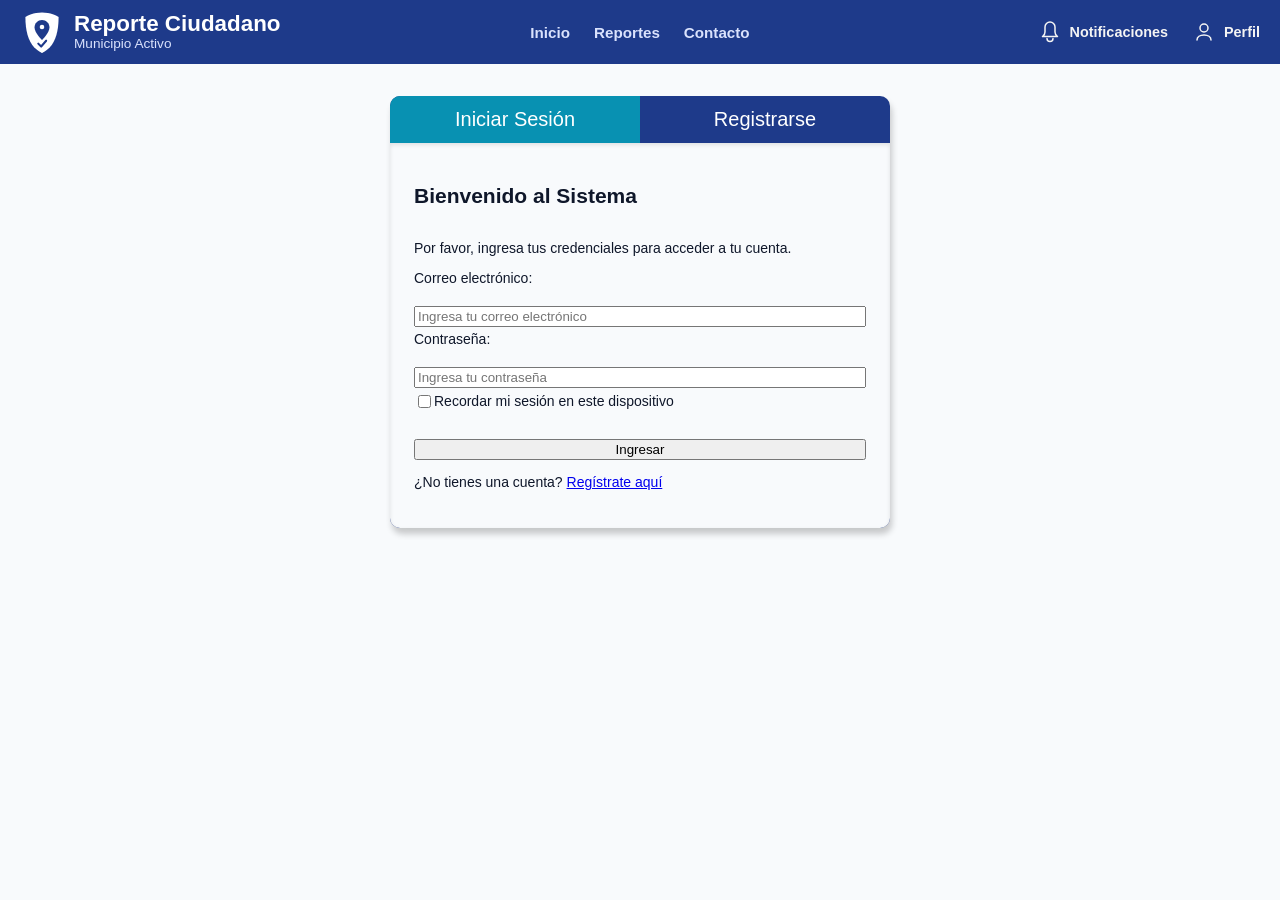
==== templates/login.html @ fd9a9622 "commit" ====
<!DOCTYPE html>
<html lang="es">

<head>
    <meta charset="UTF-8">
    <meta name="viewport" content="width=device-width, initial-scale=1.0">
    <title>Reporte Ciudadano - Ingreso y registro de sesion</title>
    <link rel="stylesheet" href="/assets/css/login.css">
</head>

<body>

    <div id="shared-header"></div>

    <section>
        <div class="tab-container">
            <ul class="tab-list">
                <li class="tab-item option-active login-tab" id="login-option">Iniciar Sesión</li>
                <li class="tab-item" id="register-option">Registrarse</li>
            </ul>

            <div class="content-container">
                <div class="content content-active" id="login-content">
                    <h2>Bienvenido al Sistema</h2>
                    <p>Por favor, ingresa tus credenciales para acceder a tu cuenta.</p>

                    <form action="/login" method="POST">
                        <label for="username">Correo electrónico:</label>
                        <input class="form-input" type="email" id="username" name="username"
                            placeholder="Ingresa tu correo electrónico" required>

                        <label for="password">Contraseña:</label>
                        <input class="form-input" type="password" id="password" name="password"
                            placeholder="Ingresa tu contraseña" minlength="8" maxlength="20" required>

                        <label for="remember-me">
                            <input class="form-checkbox" type="checkbox" id="remember-me" name="remember-me">
                            Recordar mi sesión en este dispositivo
                        </label>

                        <div id="login-mensaje" class="login-mensaje" role="alert" aria-live="polite" hidden></div>

                        <button class="btn" type="submit">Ingresar</button>
                    </form>
                    <p>¿No tienes una cuenta? <a href="#register-option">Regístrate aquí</a></p>

                </div>

                <div class="content" id="register-content">
                    <h2>Crear cuenta ciudadana</h2>
                    <p>Por favor, completa el formulario para registrarte y dar seguimiento a tus reportes y trámites
                        barriales.</p>

                    <form action="/register" method="POST">
                        <label for="reg-name">Nombre:</label>
                        <input class="form-input" type="text" id="reg-name" name="name" placeholder="Ingresa tu nombre"
                            required>

                        <label for="reg-lastname">Apellido:</label>
                        <input class="form-input" type="text" id="reg-lastname" name="lastname"
                            placeholder="Ingresa tu apellido" required>

                        <label for="reg-dni">DNI:</label>
                        <input class="form-input" type="text" id="reg-dni" name="dni" placeholder="Ingresa tu DNI"
                            required>

                        <label for="reg-email">Correo Electrónico:</label>
                        <input class="form-input" type="email" id="reg-email" name="email"
                            placeholder="tu.email@ejemplo.com" required>

                        <label for="reg-phone">Teléfono:</label>
                        <input class="form-input" type="tel" id="reg-phone" name="telefono" placeholder="Ej: 2611234567"
                            required>

                        <label for="reg-address">Dirección:</label>
                        <input class="form-input" type="text" id="reg-address" name="direccion"
                            placeholder="Calle y número" required>

                        <label for="reg-birthdate">Fecha de Nacimiento:</label>
                        <input class="form-input" type="date" id="reg-birthdate" name="fechaNacimiento" required>

                        <label for="reg-province">Provincia:</label>
                        <select class="form-input" id="reg-province" name="idProvincia" required>
                            <option value="12" selected>Mendoza</option>
                        </select>

                        <label for="reg-department">Departamento:</label>
                        <select class="form-input" id="reg-department" name="idDepartamento" required>
                            <option value="">Selecciona tu departamento</option>
                            <option value="1">Capital</option>
                            <option value="2">General Alvear</option>
                            <option value="3">Godoy Cruz</option>
                            <option value="4">Guaymallén</option>
                            <option value="5">Junín</option>
                            <option value="6">La Paz</option>
                            <option value="7">Las Heras</option>
                            <option value="8">Lavalle</option>
                            <option value="9">Luján de Cuyo</option>
                            <option value="10">Maipú</option>
                            <option value="11">Malargüe</option>
                            <option value="12">Rivadavia</option>
                            <option value="13">San Carlos</option>
                            <option value="14">San Martín</option>
                            <option value="15">San Rafael</option>
                            <option value="16">Santa Rosa</option>
                            <option value="17">Tunuyán</option>
                            <option value="18">Tupungato</option>
                        </select>

                        <label for="reg-locality">Localidad:</label>
                        <select class="form-input" id="reg-locality" name="idLocalidad" required>
                            <option value="1">Ciudad de Mendoza</option>
                            <option value="6">Godoy Cruz</option>
                            <option value="10">Villa Nueva</option>
                            <option value="33">Luján de Cuyo</option>
                            <option value="41">Maipú</option>
                            <option value="69">San Rafael</option>
                        </select>

                        <label for="reg-password">Contraseña:</label>
                        <input class="form-input" type="password" id="reg-password" name="password"
                            placeholder="Ingresa tu contraseña" minlength="8" maxlength="20" required>

                        <label for="reg-password-confirm">Confirmar Contraseña:</label>
                        <input class="form-input" type="password" id="reg-password-confirm" name="password_confirm"
                            placeholder="Confirma tu contraseña" minlength="8" maxlength="20" required>

                        <label for="reg-terms">
                            <input type="checkbox" id="reg-terms" name="terms" required>
                            Acepto los <a href="/terms">términos y condiciones</a>
                        </label>

                        <button class="btn" type="submit">Registrarse</button>

                        <div id="registro-mensaje" role="status" aria-live="polite"></div>
                    </form>
                    <p>¿Ya tienes una cuenta? <a href="#login-option">Inicia sesión aquí</a></p>
                </div>
            </div>
        </div>
    </section>
    <footer>

    </footer>

    <script src="/js/auth.js"></script>
    <script src="/js/header.js"></script>

</body>

</html>
---- assets/css/login.css ----
@import url(styles.css);
/*  ==========================================================================
                            VARIABLES (:root)
    ========================================================================== */
:root {
    --fs-hero-title: 1.75rem;
    --fs-hero-subtitle: 0.95rem;
    --fs-card-title: 1.15rem;
    --fs-card-desc: 0.9rem;
    --fs-body: 0.875rem;
    --fs-small: 0.8rem;
    --fs-btn: 0.875rem;

    --primary-color: #1e3a8a;
    --secondary-color: #0891b2;
    --tertiary-color: #d97706;
    --neutral-color: #0f172a;
    --background-color: #f8fafc;
    --text-color: #ffffff;
    --error-color: #ff4d4d;

    --severity-high-bg: #dc2626;
    --severity-medium-bg: #ea580c;
    --severity-low-bg: #0284c7;
    
    --status-active-bg: #e2e8f0;
    --status-active-text: #334155;
    --status-progress-bg: #f97316;
    
    --card-bg: #ffffff;
    --card-border: #e2e8f0;
    --text-muted: #64748b;
    --success-color: #16a34a;
}

/*  ==========================================================================
            Contenedor Principal (Tarjeta de Login / Registro)
    ========================================================================== */

.tab-container {
    background-color: var(--primary-color);
    display: flex;
    flex-direction: column;
    border-radius: 10px;
    margin: 2rem auto;
    box-shadow: 2px 6px 6px rgba(0, 0, 0, 0.2);
    height: 100%;
    width: 95%;
    max-width: 500px; 
    box-sizing: border-box;
}

/*  ==========================================================================
            Pestañas Superiores (Tabs)
    ========================================================================== */

.tab-list {
    display: flex;
    flex-direction: row;
    align-items: center;
    justify-content: center;
    margin: 0;
    padding: 0;
    color: var(--text-color);
    font-size: 1.25rem;
}

.tab-item {
    display: flex;
    align-items: center;
    justify-content: center;
    padding: 0.75rem 1rem;
    cursor: pointer;
    transition: background-color 0.3s ease;
    list-style: none;
    height: 100%;
    width: 100%;
    border-radius: 10px 10px 0 0;
    text-align: center;
}

.option-active {
    background-color: var(--secondary-color);
    cursor: pointer;
}

.option-active.login-tab {
    border-radius: 10px 0 0 0;
}

.option-active.register-tab {
    border-radius: 0 10px 0 0;
}

/*  ==========================================================================
            Cuerpo del Formulario
    ========================================================================== */

.content-container {
    padding: 1.5rem;
    background-color: var(--background-color);
    border-radius: 0 0 10px 10px;
    box-shadow: inset 0px 2px 4px rgba(0, 0, 0, 0.1);
}

.content {
    display: none;
}

.content-active {
    display: flex;
    flex-direction: column;
}

.content form {
    display: flex;
    flex-direction: column;
    gap: 0.25rem; 
}

.content form label {
    display: flex;
    align-items: center;
    margin-bottom: 1rem;
    font-weight: 500;
    cursor: pointer;
}

.content form .btn {
    display: block;
    width: 100%;
    box-sizing: border-box;
    margin-top: 0.5rem;
}

/*  ==========================================================================
            Media Queries
    ========================================================================== */

@media (max-width: 480px) {
    .tab-list {
        font-size: 1.1rem;
    }

    .tab-item {
        padding: 0.75rem 0.5rem;
    }

    .content-container {
        padding: 1.25rem 1rem;
    }
    
    .form-checkbox {
        transform: scale(1.1);
    }
}

#reg-error-message[hidden] {
    display: none !important;
}

.login-mensaje {
    margin: 0 0 12px;
    padding: 10px;
    border-radius: 6px;
    text-align: center;
    font-size: 14px;
}

.login-mensaje.error {
    color: #b91c1c;
    background-color: #fee2e2;
    border: 1px solid #fca5a5;
}

.login-mensaje.exito {
    color: #166534;
    background-color: #dcfce7;
    border: 1px solid #86efac;
}

.login-mensaje[hidden] {
    display: none;
}
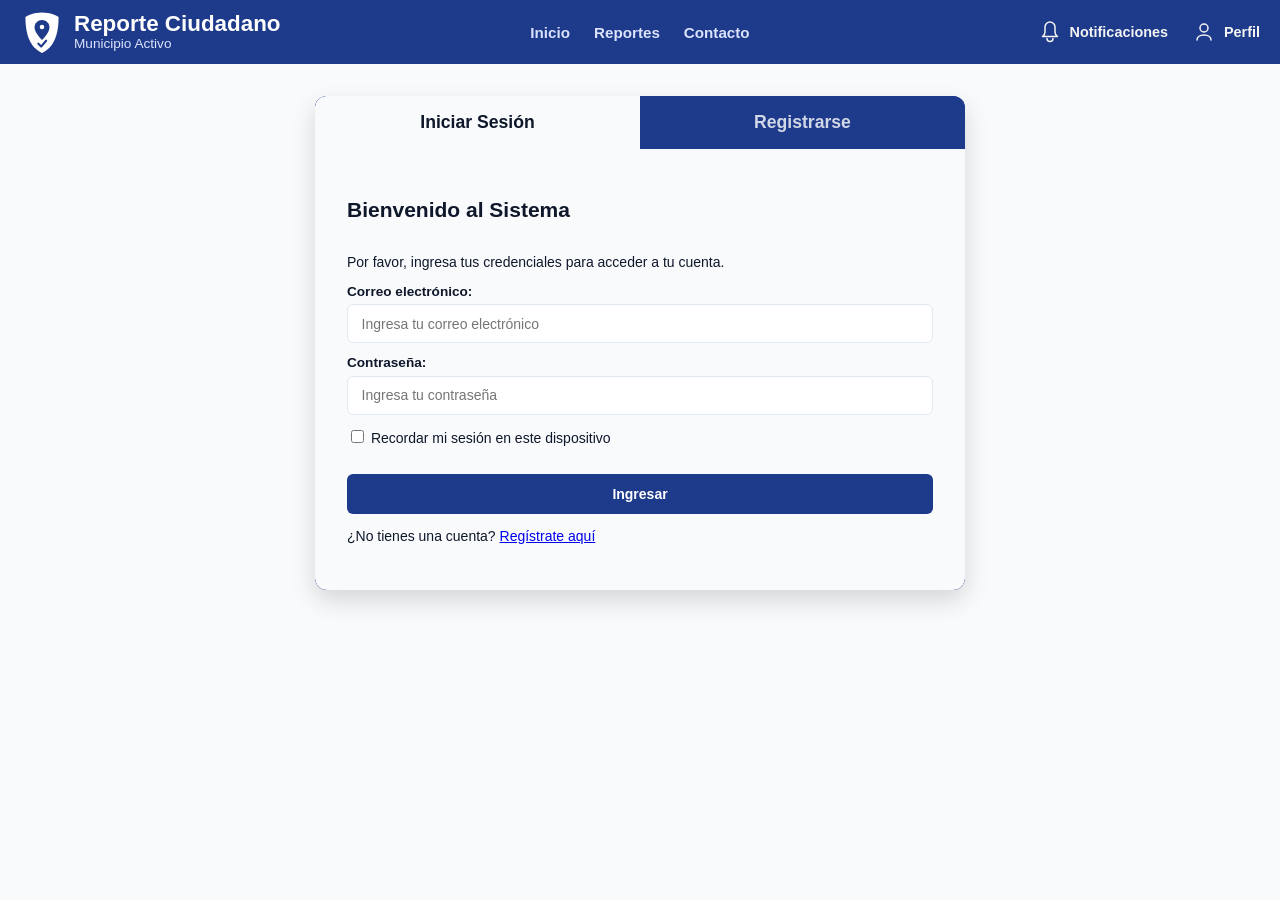
==== commit 2463a5ab: "commit" ====
--- a/templates/login.html
+++ b/templates/login.html
@@ -4,7 +4,7 @@
 <head>
     <meta charset="UTF-8">
     <meta name="viewport" content="width=device-width, initial-scale=1.0">
-    <title>Reporte Ciudadano - Ingreso y registro de sesion</title>
+    <title>Reporte Ciudadano - Ingreso y Registro de Sesión</title>
     <link rel="stylesheet" href="/assets/css/login.css">
 </head>
 
@@ -12,136 +12,141 @@
 
     <div id="shared-header"></div>
 
-    <section>
-        <div class="tab-container">
-            <ul class="tab-list">
-                <li class="tab-item option-active login-tab" id="login-option">Iniciar Sesión</li>
-                <li class="tab-item" id="register-option">Registrarse</li>
-            </ul>
+    <main>
+        <section>
+            <div class="tab-container">
+                <!-- Pestañas Superiores -->
+                <ul class="tab-list">
+                    <li class="tab-item option-active login-tab" id="login-option">Iniciar Sesión</li>
+                    <li class="tab-item" id="register-option">Registrarse</li>
+                </ul>
 
-            <div class="content-container">
-                <div class="content content-active" id="login-content">
-                    <h2>Bienvenido al Sistema</h2>
-                    <p>Por favor, ingresa tus credenciales para acceder a tu cuenta.</p>
+                <div class="content-container">
 
-                    <form action="/login" method="POST">
-                        <label for="username">Correo electrónico:</label>
-                        <input class="form-input" type="email" id="username" name="username"
-                            placeholder="Ingresa tu correo electrónico" required>
+                    <!-- 1. PESTAÑA / CONTENIDO DE INICIO DE SESIÓN -->
+                    <div class="content content-active" id="login-content">
+                        <h2>Bienvenido al Sistema</h2>
+                        <p>Por favor, ingresa tus credenciales para acceder a tu cuenta.</p>
 
-                        <label for="password">Contraseña:</label>
-                        <input class="form-input" type="password" id="password" name="password"
-                            placeholder="Ingresa tu contraseña" minlength="8" maxlength="20" required>
+                        <form id="loginForm">
+                            <div class="form-group">
+                                <label for="login-email">Correo electrónico:</label>
+                                <input class="form-input" type="email" id="login-email" name="email"
+                                    placeholder="Ingresa tu correo electrónico" required>
+                            </div>
 
-                        <label for="remember-me">
-                            <input class="form-checkbox" type="checkbox" id="remember-me" name="remember-me">
-                            Recordar mi sesión en este dispositivo
-                        </label>
+                            <div class="form-group">
+                                <label for="login-password">Contraseña:</label>
+                                <input class="form-input" type="password" id="login-password" name="password"
+                                    placeholder="Ingresa tu contraseña" minlength="8" maxlength="20" required>
+                            </div>
 
-                        <div id="login-mensaje" class="login-mensaje" role="alert" aria-live="polite" hidden></div>
+                            <div class="form-group-checkbox">
+                                <input class="form-checkbox" type="checkbox" id="remember-me" name="remember-me">
+                                <label for="remember-me">Recordar mi sesión en este dispositivo</label>
+                            </div>
 
-                        <button class="btn" type="submit">Ingresar</button>
-                    </form>
-                    <p>¿No tienes una cuenta? <a href="#register-option">Regístrate aquí</a></p>
+                            <!-- Mensaje de Feedback de Login -->
+                            <div id="login-message" class="login-mensaje" role="alert" aria-live="polite" hidden></div>
+
+                            <button class="btn-submit" type="submit">Ingresar</button>
+                        </form>
+
+                        <p>¿No tienes una cuenta? <a href="#" id="link-to-register">Regístrate aquí</a></p>
+                    </div>
+
+                    <!-- 2. PESTAÑA / CONTENIDO DE REGISTRO (Oculto por defecto con clase 'content') -->
+                    <div class="content" id="register-content">
+                        <form id="registerForm" class="register-form">
+                            <h2>Registro de Usuario</h2>
+
+                            <div class="form-grid">
+                                <div class="form-group">
+                                    <label for="reg-username">Nombre de Usuario</label>
+                                    <input type="text" id="reg-username" name="username" required
+                                        placeholder="Ej: Juancito123">
+                                </div>
+
+                                <div class="form-group">
+                                    <label for="reg-name">Nombre</label>
+                                    <input type="text" id="reg-name" name="name" required placeholder="Ej: Juan">
+                                </div>
+
+                                <div class="form-group">
+                                    <label for="reg-lastname">Apellido</label>
+                                    <input type="text" id="reg-lastname" name="lastname" required
+                                        placeholder="Ej: Perez">
+                                </div>
+
+                                <div class="form-group">
+                                    <label for="reg-email">Correo Electrónico</label>
+                                    <input type="email" id="reg-email" name="email" required
+                                        placeholder="correo@ejemplo.com">
+                                </div>
+
+                                <div class="form-group">
+                                    <label for="reg-password">Contraseña</label>
+                                    <input type="password" id="reg-password" name="password" required
+                                        placeholder="••••••••">
+                                </div>
+
+                                <div class="form-group">
+                                    <label for="reg-dni">DNI</label>
+                                    <input type="text" id="reg-dni" name="dni" required placeholder="324561234">
+                                </div>
+
+                                <div class="form-group">
+                                    <label for="reg-telefono">Teléfono</label>
+                                    <input type="tel" id="reg-telefono" name="telefono" required
+                                        placeholder="2611234567">
+                                </div>
+
+                                <div class="form-group">
+                                    <label for="reg-direccion">Dirección</label>
+                                    <input type="text" id="reg-direccion" name="direccion" required
+                                        placeholder="Ej: Av. San Martín 123">
+                                </div>
+
+                                <div class="form-group">
+                                    <label for="reg-fechaNacimiento">Fecha de Nacimiento</label>
+                                    <input type="date" id="reg-fechaNacimiento" name="fechaNacimiento" required>
+                                </div>
+
+                                <!-- Desplegables en cascada -->
+                                <div class="form-group">
+                                    <label for="idProvincia">Provincia</label>
+                                    <select id="idProvincia" name="idProvincia" required>
+                                        <option value="">Cargando provincias...</option>
+                                    </select>
+                                </div>
+
+                                <div class="form-group">
+                                    <label for="idDepartamento">Departamento</label>
+                                    <select id="idDepartamento" name="idDepartamento" required disabled>
+                                        <option value="">Seleccione primero una provincia</option>
+                                    </select>
+                                </div>
+
+                                <div class="form-group">
+                                    <label for="idLocalidad">Localidad</label>
+                                    <select id="idLocalidad" name="idLocalidad" required disabled>
+                                        <option value="">Seleccione primero un departamento</option>
+                                    </select>
+                                </div>
+                            </div>
+
+                            <!-- Mensaje de Feedback de Registro -->
+                            <div id="reg-error-message" class="login-mensaje" role="alert" aria-live="polite" hidden>
+                            </div>
+
+                            <button type="submit" class="btn-submit">Registrarse</button>
+                        </form>
+                    </div>
 
                 </div>
-
-                <div class="content" id="register-content">
-                    <h2>Crear cuenta ciudadana</h2>
-                    <p>Por favor, completa el formulario para registrarte y dar seguimiento a tus reportes y trámites
-                        barriales.</p>
-
-                    <form action="/register" method="POST">
-                        <label for="reg-name">Nombre:</label>
-                        <input class="form-input" type="text" id="reg-name" name="name" placeholder="Ingresa tu nombre"
-                            required>
-
-                        <label for="reg-lastname">Apellido:</label>
-                        <input class="form-input" type="text" id="reg-lastname" name="lastname"
-                            placeholder="Ingresa tu apellido" required>
-
-                        <label for="reg-dni">DNI:</label>
-                        <input class="form-input" type="text" id="reg-dni" name="dni" placeholder="Ingresa tu DNI"
-                            required>
-
-                        <label for="reg-email">Correo Electrónico:</label>
-                        <input class="form-input" type="email" id="reg-email" name="email"
-                            placeholder="tu.email@ejemplo.com" required>
-
-                        <label for="reg-phone">Teléfono:</label>
-                        <input class="form-input" type="tel" id="reg-phone" name="telefono" placeholder="Ej: 2611234567"
-                            required>
-
-                        <label for="reg-address">Dirección:</label>
-                        <input class="form-input" type="text" id="reg-address" name="direccion"
-                            placeholder="Calle y número" required>
-
-                        <label for="reg-birthdate">Fecha de Nacimiento:</label>
-                        <input class="form-input" type="date" id="reg-birthdate" name="fechaNacimiento" required>
-
-                        <label for="reg-province">Provincia:</label>
-                        <select class="form-input" id="reg-province" name="idProvincia" required>
-                            <option value="12" selected>Mendoza</option>
-                        </select>
-
-                        <label for="reg-department">Departamento:</label>
-                        <select class="form-input" id="reg-department" name="idDepartamento" required>
-                            <option value="">Selecciona tu departamento</option>
-                            <option value="1">Capital</option>
-                            <option value="2">General Alvear</option>
-                            <option value="3">Godoy Cruz</option>
-                            <option value="4">Guaymallén</option>
-                            <option value="5">Junín</option>
-                            <option value="6">La Paz</option>
-                            <option value="7">Las Heras</option>
-                            <option value="8">Lavalle</option>
-                            <option value="9">Luján de Cuyo</option>
-                            <option value="10">Maipú</option>
-                            <option value="11">Malargüe</option>
-                            <option value="12">Rivadavia</option>
-                            <option value="13">San Carlos</option>
-                            <option value="14">San Martín</option>
-                            <option value="15">San Rafael</option>
-                            <option value="16">Santa Rosa</option>
-                            <option value="17">Tunuyán</option>
-                            <option value="18">Tupungato</option>
-                        </select>
-
-                        <label for="reg-locality">Localidad:</label>
-                        <select class="form-input" id="reg-locality" name="idLocalidad" required>
-                            <option value="1">Ciudad de Mendoza</option>
-                            <option value="6">Godoy Cruz</option>
-                            <option value="10">Villa Nueva</option>
-                            <option value="33">Luján de Cuyo</option>
-                            <option value="41">Maipú</option>
-                            <option value="69">San Rafael</option>
-                        </select>
-
-                        <label for="reg-password">Contraseña:</label>
-                        <input class="form-input" type="password" id="reg-password" name="password"
-                            placeholder="Ingresa tu contraseña" minlength="8" maxlength="20" required>
-
-                        <label for="reg-password-confirm">Confirmar Contraseña:</label>
-                        <input class="form-input" type="password" id="reg-password-confirm" name="password_confirm"
-                            placeholder="Confirma tu contraseña" minlength="8" maxlength="20" required>
-
-                        <label for="reg-terms">
-                            <input type="checkbox" id="reg-terms" name="terms" required>
-                            Acepto los <a href="/terms">términos y condiciones</a>
-                        </label>
-
-                        <button class="btn" type="submit">Registrarse</button>
-
-                        <div id="registro-mensaje" role="status" aria-live="polite"></div>
-                    </form>
-                    <p>¿Ya tienes una cuenta? <a href="#login-option">Inicia sesión aquí</a></p>
-                </div>
             </div>
-        </div>
-    </section>
-    <footer>
-
-    </footer>
+        </section>
+    </main>
 
     <script src="/js/auth.js"></script>
     <script src="/js/header.js"></script>
--- a/assets/css/login.css
+++ b/assets/css/login.css
@@ -1,7 +1,8 @@
-@import url(styles.css);
-/*  ==========================================================================
-                            VARIABLES (:root)
-    ========================================================================== */
+@import url('styles.css');
+
+/* ==========================================================================
+   VARIABLES Y ESTILOS BASE DE LOGIN / REGISTRO
+   ========================================================================== */
 :root {
     --fs-hero-title: 1.75rem;
     --fs-hero-subtitle: 0.95rem;
@@ -17,43 +18,33 @@
     --neutral-color: #0f172a;
     --background-color: #f8fafc;
     --text-color: #ffffff;
-    --error-color: #ff4d4d;
-
-    --severity-high-bg: #dc2626;
-    --severity-medium-bg: #ea580c;
-    --severity-low-bg: #0284c7;
-    
-    --status-active-bg: #e2e8f0;
-    --status-active-text: #334155;
-    --status-progress-bg: #f97316;
-    
+    --error-color: #dc2626;
+    --success-color: #16a34a;
+
     --card-bg: #ffffff;
     --card-border: #e2e8f0;
     --text-muted: #64748b;
-    --success-color: #16a34a;
-}
-
-/*  ==========================================================================
-            Contenedor Principal (Tarjeta de Login / Registro)
-    ========================================================================== */
-
+}
+
+/* ==========================================================================
+   CONTENEDOR PRINCIPAL Y TARJETA (TAB CONTAINER)
+   ========================================================================== */
 .tab-container {
     background-color: var(--primary-color);
     display: flex;
     flex-direction: column;
-    border-radius: 10px;
+    border-radius: 12px;
     margin: 2rem auto;
-    box-shadow: 2px 6px 6px rgba(0, 0, 0, 0.2);
-    height: 100%;
+    box-shadow: 0 10px 25px rgba(0, 0, 0, 0.15);
     width: 95%;
-    max-width: 500px; 
+    max-width: 650px;
     box-sizing: border-box;
-}
-
-/*  ==========================================================================
-            Pestañas Superiores (Tabs)
-    ========================================================================== */
-
+    overflow: hidden;
+}
+
+/* ==========================================================================
+   PESTAÑAS SUPERIORES (TABS)
+   ========================================================================== */
 .tab-list {
     display: flex;
     flex-direction: row;
@@ -62,26 +53,34 @@
     margin: 0;
     padding: 0;
     color: var(--text-color);
-    font-size: 1.25rem;
+    font-size: 1.1rem;
+    font-weight: 600;
+    list-style: none;
+    background-color: var(--primary-color);
 }
 
 .tab-item {
     display: flex;
     align-items: center;
     justify-content: center;
-    padding: 0.75rem 1rem;
+    padding: 1rem;
     cursor: pointer;
-    transition: background-color 0.3s ease;
-    list-style: none;
-    height: 100%;
-    width: 100%;
-    border-radius: 10px 10px 0 0;
+    transition: background-color 0.3s ease, color 0.3s ease;
+    width: 50%;
     text-align: center;
+    user-select: none;
+    opacity: 0.8;
+}
+
+.tab-item:hover {
+    opacity: 1;
 }
 
 .option-active {
-    background-color: var(--secondary-color);
-    cursor: pointer;
+    background-color: var(--background-color);
+    color: var(--neutral-color);
+    font-weight: 700;
+    opacity: 1;
 }
 
 .option-active.login-tab {
@@ -92,15 +91,13 @@
     border-radius: 0 10px 0 0;
 }
 
-/*  ==========================================================================
-            Cuerpo del Formulario
-    ========================================================================== */
-
+/* ==========================================================================
+   CUERPO Y FORMULARIOS
+   ========================================================================== */
 .content-container {
-    padding: 1.5rem;
+    padding: 2rem;
     background-color: var(--background-color);
-    border-radius: 0 0 10px 10px;
-    box-shadow: inset 0px 2px 4px rgba(0, 0, 0, 0.1);
+    border-radius: 0 0 12px 12px;
 }
 
 .content {
@@ -115,70 +112,122 @@
 .content form {
     display: flex;
     flex-direction: column;
-    gap: 0.25rem; 
-}
-
-.content form label {
-    display: flex;
-    align-items: center;
-    margin-bottom: 1rem;
-    font-weight: 500;
+    gap: 0.75rem;
+}
+
+/* Grilla para el formulario de registro */
+.form-grid {
+    display: grid;
+    grid-template-columns: repeat(auto-fit, minmax(240px, 1fr));
+    gap: 1rem;
+}
+
+.form-group {
+    display: flex;
+    flex-direction: column;
+    align-items: flex-start;
+    gap: 0.35rem;
+}
+
+.form-group label {
+    font-size: 0.85rem;
+    font-weight: 600;
+    color: var(--neutral-color);
+    margin: 0;
+}
+
+.form-group input,
+.form-group select {
+    width: 100%;
+    padding: 0.65rem 0.85rem;
+    font-size: var(--fs-body);
+    border: 1px solid var(--card-border);
+    border-radius: 6px;
+    box-sizing: border-box;
+    background-color: #ffffff;
+    color: var(--neutral-color);
+    transition: border-color 0.2s, box-shadow 0.2s;
+}
+
+.form-group input:focus,
+.form-group select:focus {
+    outline: none;
+    border-color: var(--secondary-color);
+    box-shadow: 0 0 0 3px rgba(8, 145, 178, 0.15);
+}
+
+.form-group select:disabled {
+    background-color: #f1f5f9;
+    cursor: not-allowed;
+    color: var(--text-muted);
+}
+
+/* Botones */
+.btn-submit {
+    width: 100%;
+    margin-top: 1rem;
+    padding: 0.75rem;
+    font-size: var(--fs-btn);
+    font-weight: 700;
+    color: var(--text-color);
+    background-color: var(--primary-color);
+    border: none;
+    border-radius: 6px;
     cursor: pointer;
-}
-
-.content form .btn {
-    display: block;
-    width: 100%;
-    box-sizing: border-box;
-    margin-top: 0.5rem;
-}
-
-/*  ==========================================================================
-            Media Queries
-    ========================================================================== */
-
-@media (max-width: 480px) {
-    .tab-list {
-        font-size: 1.1rem;
-    }
-
-    .tab-item {
-        padding: 0.75rem 0.5rem;
+    transition: background-color 0.2s ease, transform 0.1s ease;
+}
+
+.btn-submit:hover {
+    background-color: #1e293b;
+}
+
+.btn-submit:active {
+    transform: scale(0.99);
+}
+
+/* ==========================================================================
+   MENSAJES Y ALERTAS
+   ========================================================================== */
+.login-mensaje {
+    margin: 0.75rem 0;
+    padding: 0.75rem;
+    border-radius: 6px;
+    text-align: center;
+    font-size: var(--fs-small);
+    font-weight: 600;
+}
+
+.login-mensaje.error {
+    color: #9b1c1c;
+    background-color: #fde8e8;
+    border: 1px solid #f8b4b4;
+}
+
+.login-mensaje.exito {
+    color: #03543f;
+    background-color: #def7ec;
+    border: 1px solid #84e1bc;
+}
+
+.login-mensaje[hidden] {
+    display: none !important;
+}
+
+/* ==========================================================================
+   MEDIA QUERIES (RESPONSIVE)
+   ========================================================================== */
+@media (max-width: 580px) {
+    .tab-container {
+        width: 100%;
+        margin: 1rem auto;
+        border-radius: 0;
     }
 
     .content-container {
         padding: 1.25rem 1rem;
     }
-    
-    .form-checkbox {
-        transform: scale(1.1);
+
+    .form-grid {
+        grid-template-columns: 1fr;
     }
-}
-
-#reg-error-message[hidden] {
-    display: none !important;
-}
-
-.login-mensaje {
-    margin: 0 0 12px;
-    padding: 10px;
-    border-radius: 6px;
-    text-align: center;
-    font-size: 14px;
-}
-
-.login-mensaje.error {
-    color: #b91c1c;
-    background-color: #fee2e2;
-    border: 1px solid #fca5a5;
-}
-
-.login-mensaje.exito {
-    color: #166534;
-    background-color: #dcfce7;
-    border: 1px solid #86efac;
-}
-
-.login-mensaje[hidden] {
-    display: none;
 }
